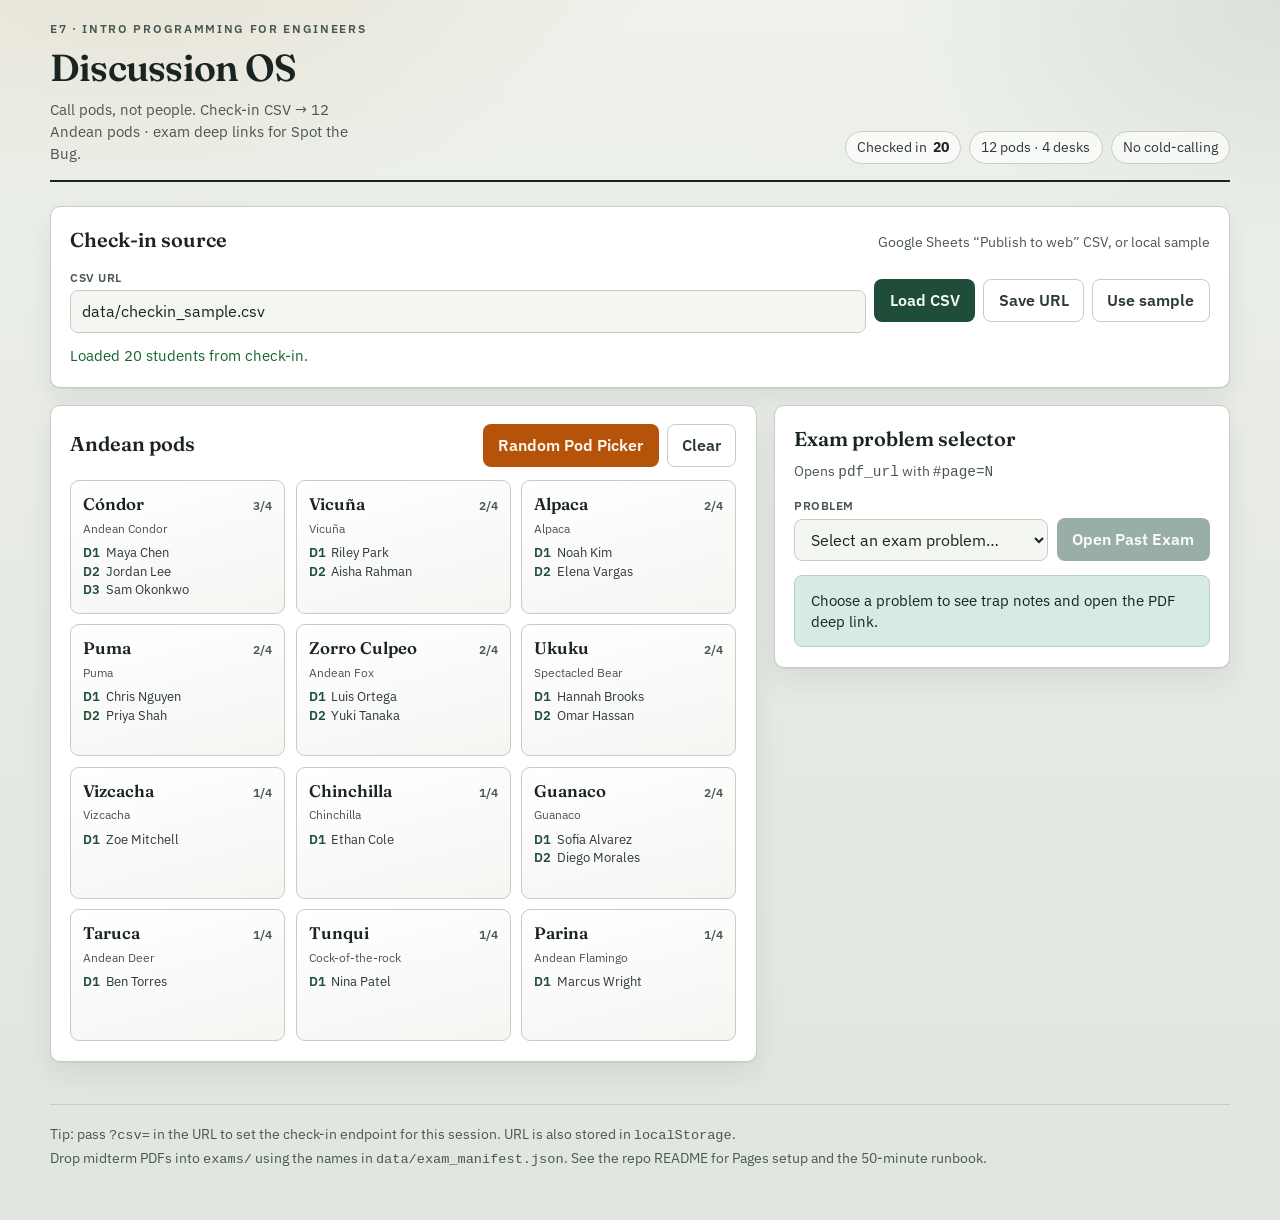
==== index.html @ 5a9bc931 "Initial E7 Discussion OS scaffold Static GitHub Pages site for E7 discussion sections: check-in, pod" ====
<!DOCTYPE html>
<html lang="en">
  <head>
    <meta charset="utf-8" />
    <meta name="viewport" content="width=device-width, initial-scale=1" />
    <title>E7 Discussion OS — GSI Dashboard</title>
    <meta
      name="description"
      content="GSI dashboard for E7 discussion: Andean pod picker, check-in CSV, and exam PDF deep links."
    />
    <link rel="preconnect" href="https://fonts.googleapis.com" />
    <link rel="preconnect" href="https://fonts.gstatic.com" crossorigin />
    <link
      href="https://fonts.googleapis.com/css2?family=Fraunces:opsz,wght@9..144,500;9..144,600;9..144,700&family=IBM+Plex+Mono:wght@400;500&family=IBM+Plex+Sans:wght@400;500;600;700&display=swap"
      rel="stylesheet"
    />
    <link rel="stylesheet" href="css/styles.css" />
  </head>
  <body>
    <div class="wrap">
      <header class="site-header">
        <div class="brand">
          <div class="brand__course">E7 · Intro Programming for Engineers</div>
          <h1 class="brand__title">Discussion OS</h1>
          <p class="brand__sub">
            Call pods, not people. Check-in CSV → 12 Andean pods · exam deep links for Spot the Bug.
          </p>
        </div>
        <div class="header-meta">
          <span class="chip">Checked in <strong id="checkin-count">0</strong></span>
          <span class="chip">12 pods · 4 desks</span>
          <span class="chip">No cold-calling</span>
        </div>
      </header>

      <section class="panel" aria-labelledby="checkin-title">
        <div class="panel__head">
          <h2 class="panel__title" id="checkin-title">Check-in source</h2>
          <p class="panel__hint">Google Sheets “Publish to web” CSV, or local sample</p>
        </div>
        <div class="toolbar">
          <div class="field">
            <label for="csv-url">CSV URL</label>
            <input
              id="csv-url"
              type="url"
              placeholder="https://docs.google.com/spreadsheets/d/…/export?format=csv"
              autocomplete="off"
              spellcheck="false"
            />
          </div>
          <div class="actions-inline">
            <button type="button" class="btn btn--primary" id="btn-load-csv">Load CSV</button>
            <button type="button" class="btn btn--ghost" id="btn-save-url">Save URL</button>
            <button type="button" class="btn btn--ghost" id="btn-load-sample">Use sample</button>
          </div>
        </div>
        <p class="status" id="checkin-status" data-kind="busy">Ready.</p>
      </section>

      <div class="layout">
        <section class="panel" aria-labelledby="pods-title">
          <div class="panel__head">
            <h2 class="panel__title" id="pods-title">Andean pods</h2>
            <div class="actions-inline">
              <button type="button" class="btn btn--accent" id="btn-pick-pod">Random Pod Picker</button>
              <button type="button" class="btn btn--ghost" id="btn-clear-pick">Clear</button>
            </div>
          </div>
          <div class="pod-grid" id="pod-grid" aria-live="polite"></div>
        </section>

        <aside>
          <div class="picked" id="picked-panel" hidden>
            <p class="picked__label">Calling</p>
            <h2 class="picked__name" id="picked-name">Pod</h2>
            <p class="picked__english" id="picked-english"></p>
            <ul class="picked__members" id="picked-members"></ul>
          </div>

          <section class="panel" aria-labelledby="exam-title">
            <div class="panel__head">
              <h2 class="panel__title" id="exam-title">Exam problem selector</h2>
              <p class="panel__hint">Opens <code>pdf_url</code> with <code>#page=N</code></p>
            </div>
            <div class="exam-row">
              <div class="field">
                <label for="exam-select">Problem</label>
                <select id="exam-select">
                  <option value="">Loading manifest…</option>
                </select>
              </div>
              <button type="button" class="btn btn--primary" id="btn-open-exam" disabled>
                Open Past Exam
              </button>
            </div>
            <div class="exam-meta" id="exam-meta">
              Choose a problem to see trap notes and open the PDF deep link.
            </div>
          </section>
        </aside>
      </div>

      <footer class="site-footer">
        <p>
          Tip: pass <code>?csv=</code> in the URL to set the check-in endpoint for this session.
          URL is also stored in <code>localStorage</code>.
        </p>
        <p>
          Drop midterm PDFs into <code>exams/</code> using the names in
          <code>data/exam_manifest.json</code>. See the repo README for Pages setup and the 50-minute runbook.
        </p>
      </footer>
    </div>

    <script src="js/pod_data.js"></script>
    <script src="js/app.js"></script>
  </body>
</html>
---- css/styles.css ----
/* E7 Discussion OS — practical GSI classroom dashboard
   Direction: highland slate + copper accent (not purple-on-white) */

:root {
  --ink: #1a2421;
  --ink-soft: #2c3a35;
  --stone: #4a5750;
  --mist: #e8ebe6;
  --paper: #f4f6f2;
  --panel: #ffffff;
  --line: #c5cdc4;
  --copper: #b45309;
  --copper-deep: #92400e;
  --copper-soft: #fef3c7;
  --pine: #1f4d3a;
  --pine-soft: #d8ebe2;
  --alert: #9f1239;
  --ok: #166534;
  --shadow: 0 1px 0 rgba(26, 36, 33, 0.06), 0 12px 28px rgba(26, 36, 33, 0.08);
  --radius: 10px;
  --font-display: "Fraunces", "Iowan Old Style", Georgia, serif;
  --font-body: "IBM Plex Sans", "Segoe UI", sans-serif;
  --font-mono: "IBM Plex Mono", ui-monospace, monospace;
}

*,
*::before,
*::after {
  box-sizing: border-box;
}

html {
  color-scheme: light;
}

body {
  margin: 0;
  min-height: 100vh;
  font-family: var(--font-body);
  color: var(--ink);
  background:
    radial-gradient(ellipse 80% 50% at 10% -10%, rgba(180, 83, 9, 0.12), transparent 55%),
    radial-gradient(ellipse 60% 40% at 100% 0%, rgba(31, 77, 58, 0.1), transparent 50%),
    linear-gradient(180deg, #eef2eb 0%, var(--mist) 40%, #dfe6df 100%);
  line-height: 1.45;
}

img {
  max-width: 100%;
}

button,
input,
select {
  font: inherit;
}

a {
  color: var(--pine);
}

.wrap {
  width: min(1180px, calc(100% - 2rem));
  margin: 0 auto;
  padding: 1.25rem 0 3rem;
}

/* —— Header —— */
.site-header {
  display: flex;
  flex-wrap: wrap;
  align-items: flex-end;
  justify-content: space-between;
  gap: 1rem;
  margin-bottom: 1.5rem;
  padding-bottom: 1rem;
  border-bottom: 2px solid var(--ink);
}

.brand {
  display: grid;
  gap: 0.2rem;
}

.brand__course {
  font-size: 0.75rem;
  letter-spacing: 0.14em;
  text-transform: uppercase;
  color: var(--stone);
  font-weight: 600;
}

.brand__title {
  margin: 0;
  font-family: var(--font-display);
  font-weight: 600;
  font-size: clamp(1.75rem, 3vw, 2.35rem);
  letter-spacing: -0.02em;
  color: var(--ink);
}

.brand__sub {
  margin: 0;
  color: var(--stone);
  max-width: 36ch;
  font-size: 0.95rem;
}

.header-meta {
  display: flex;
  flex-wrap: wrap;
  gap: 0.5rem;
}

.chip {
  display: inline-flex;
  align-items: center;
  gap: 0.35rem;
  padding: 0.35rem 0.7rem;
  border: 1px solid var(--line);
  border-radius: 999px;
  background: rgba(255, 255, 255, 0.7);
  font-size: 0.85rem;
  color: var(--ink-soft);
}

.chip strong {
  font-variant-numeric: tabular-nums;
  color: var(--ink);
}

/* —— Panels —— */
.panel {
  background: var(--panel);
  border: 1px solid var(--line);
  border-radius: var(--radius);
  box-shadow: var(--shadow);
  padding: 1.1rem 1.2rem 1.25rem;
  margin-bottom: 1.1rem;
}

.panel__head {
  display: flex;
  flex-wrap: wrap;
  align-items: baseline;
  justify-content: space-between;
  gap: 0.5rem 1rem;
  margin-bottom: 0.85rem;
}

.panel__title {
  margin: 0;
  font-family: var(--font-display);
  font-size: 1.25rem;
  font-weight: 600;
}

.panel__hint {
  margin: 0;
  color: var(--stone);
  font-size: 0.9rem;
}

.toolbar {
  display: flex;
  flex-wrap: wrap;
  gap: 0.55rem;
  align-items: center;
}

.field {
  display: grid;
  gap: 0.3rem;
  flex: 1 1 280px;
}

.field label {
  font-size: 0.78rem;
  font-weight: 600;
  letter-spacing: 0.04em;
  text-transform: uppercase;
  color: var(--stone);
}

.field input,
.field select {
  width: 100%;
  padding: 0.55rem 0.7rem;
  border: 1px solid var(--line);
  border-radius: 8px;
  background: var(--paper);
  color: var(--ink);
}

.field input:focus,
.field select:focus {
  outline: 2px solid rgba(180, 83, 9, 0.45);
  outline-offset: 1px;
  border-color: var(--copper);
}

.btn {
  appearance: none;
  border: 1px solid transparent;
  border-radius: 8px;
  padding: 0.55rem 0.9rem;
  font-weight: 600;
  cursor: pointer;
  transition: transform 0.12s ease, background 0.15s ease, border-color 0.15s ease;
}

.btn:active:not(:disabled) {
  transform: translateY(1px);
}

.btn:disabled {
  opacity: 0.45;
  cursor: not-allowed;
}

.btn--primary {
  background: var(--pine);
  color: #f5faf7;
}

.btn--primary:hover:not(:disabled) {
  background: #163d2e;
}

.btn--accent {
  background: var(--copper);
  color: #fff8ef;
}

.btn--accent:hover:not(:disabled) {
  background: var(--copper-deep);
}

.btn--ghost {
  background: transparent;
  border-color: var(--line);
  color: var(--ink-soft);
}

.btn--ghost:hover:not(:disabled) {
  background: var(--paper);
  border-color: var(--stone);
}

.status {
  margin: 0.75rem 0 0;
  font-size: 0.92rem;
  color: var(--stone);
}

.status[data-kind="ok"] {
  color: var(--ok);
}

.status[data-kind="err"] {
  color: var(--alert);
}

.status[data-kind="warn"] {
  color: var(--copper-deep);
}

.status[data-kind="busy"] {
  color: var(--ink-soft);
}

/* —— Layout —— */
.layout {
  display: grid;
  grid-template-columns: 1.55fr 1fr;
  gap: 1.1rem;
  align-items: start;
}

@media (max-width: 900px) {
  .layout {
    grid-template-columns: 1fr;
  }
}

/* —— Pod grid —— */
.pod-grid {
  display: grid;
  grid-template-columns: repeat(3, minmax(0, 1fr));
  gap: 0.65rem;
}

@media (max-width: 720px) {
  .pod-grid {
    grid-template-columns: repeat(2, minmax(0, 1fr));
  }
}

@media (max-width: 420px) {
  .pod-grid {
    grid-template-columns: 1fr;
  }
}

.pod-card {
  border: 1px solid var(--line);
  border-radius: 9px;
  padding: 0.7rem 0.75rem 0.8rem;
  background: linear-gradient(165deg, #fff 0%, var(--paper) 100%);
  cursor: pointer;
  transition: border-color 0.15s ease, box-shadow 0.15s ease, transform 0.15s ease;
  min-height: 132px;
}

.pod-card:hover {
  border-color: #9aa89f;
}

.pod-card:focus-visible {
  outline: 2px solid var(--copper);
  outline-offset: 2px;
}

.pod-card.is-pulse {
  border-color: var(--copper);
  box-shadow: 0 0 0 3px rgba(180, 83, 9, 0.2);
  transform: scale(1.02);
}

.pod-card.is-selected {
  border-color: var(--copper);
  background: linear-gradient(165deg, var(--copper-soft) 0%, #fff 70%);
  box-shadow: 0 0 0 2px rgba(180, 83, 9, 0.35);
  animation: select-pop 0.35s ease;
}

@keyframes select-pop {
  from {
    transform: scale(0.98);
  }
  to {
    transform: scale(1);
  }
}

.pod-card__head {
  display: flex;
  justify-content: space-between;
  align-items: baseline;
  gap: 0.4rem;
}

.pod-card__name {
  margin: 0;
  font-family: var(--font-display);
  font-size: 1.05rem;
  font-weight: 600;
}

.pod-card__count {
  font-size: 0.78rem;
  font-variant-numeric: tabular-nums;
  color: var(--stone);
  font-weight: 600;
}

.pod-card__english {
  margin: 0.15rem 0 0.45rem;
  font-size: 0.78rem;
  color: var(--stone);
}

.pod-card__members {
  margin: 0;
  padding: 0;
  list-style: none;
  font-size: 0.8rem;
  color: var(--ink-soft);
}

.pod-card__members li {
  display: flex;
  gap: 0.35rem;
  white-space: nowrap;
  overflow: hidden;
  text-overflow: ellipsis;
}

.pod-card__members .desk {
  color: var(--pine);
  font-weight: 600;
  font-variant-numeric: tabular-nums;
}

.pod-card__members .empty {
  color: #8a948c;
  font-style: italic;
}

/* —— Picked panel —— */
.picked {
  border: 1px solid #e8c48a;
  background: linear-gradient(180deg, #fffbeb 0%, #fff 55%);
  border-radius: var(--radius);
  padding: 1rem 1.1rem;
  margin-bottom: 1rem;
  animation: fade-up 0.28s ease;
}

.picked[hidden] {
  display: none;
}

@keyframes fade-up {
  from {
    opacity: 0;
    transform: translateY(6px);
  }
  to {
    opacity: 1;
    transform: translateY(0);
  }
}

.picked__label {
  margin: 0;
  font-size: 0.72rem;
  letter-spacing: 0.12em;
  text-transform: uppercase;
  color: var(--copper-deep);
  font-weight: 700;
}

.picked__name {
  margin: 0.2rem 0 0;
  font-family: var(--font-display);
  font-size: 1.7rem;
  font-weight: 600;
}

.picked__english {
  margin: 0.1rem 0 0.75rem;
  color: var(--stone);
}

.picked__members {
  margin: 0;
  padding: 0;
  list-style: none;
  display: grid;
  gap: 0.4rem;
}

.picked__members li {
  display: grid;
  grid-template-columns: 4.5rem 1fr auto;
  gap: 0.5rem;
  align-items: baseline;
  padding: 0.4rem 0.55rem;
  background: rgba(255, 255, 255, 0.75);
  border: 1px solid #f0e0c0;
  border-radius: 7px;
  font-size: 0.92rem;
}

.picked__members .desk {
  font-weight: 700;
  color: var(--pine);
  font-size: 0.8rem;
}

.picked__members .member-id {
  color: var(--stone);
  font-family: var(--font-mono);
  font-size: 0.78rem;
}

.picked__members .empty {
  grid-column: 1 / -1;
  color: var(--stone);
  font-style: italic;
}

/* —— Exam —— */
.exam-row {
  display: flex;
  flex-wrap: wrap;
  gap: 0.55rem;
  align-items: end;
}

.exam-row .field {
  flex: 1 1 220px;
}

.exam-meta {
  margin-top: 0.9rem;
  padding: 0.85rem 0.95rem;
  background: var(--pine-soft);
  border-radius: 8px;
  border: 1px solid #b7d0c3;
  font-size: 0.92rem;
}

.exam-meta__row {
  margin-bottom: 0.4rem;
}

.exam-meta__tags {
  display: flex;
  flex-wrap: wrap;
  gap: 0.35rem;
  margin-bottom: 0.55rem;
}

.tag {
  display: inline-block;
  padding: 0.15rem 0.45rem;
  border-radius: 999px;
  background: #fff;
  border: 1px solid #a8c4b5;
  font-size: 0.75rem;
  font-weight: 600;
  color: var(--pine);
}

.exam-meta__trap {
  margin: 0 0 0.55rem;
  color: var(--ink-soft);
}

.exam-meta__trap span {
  font-weight: 700;
  color: var(--ink);
}

.exam-meta__url {
  display: block;
  font-family: var(--font-mono);
  font-size: 0.78rem;
  word-break: break-all;
  color: var(--ink-soft);
}

.site-footer {
  margin-top: 1.5rem;
  padding-top: 1rem;
  border-top: 1px solid var(--line);
  color: var(--stone);
  font-size: 0.85rem;
}

.site-footer p {
  margin: 0.25rem 0;
}

.actions-inline {
  display: flex;
  flex-wrap: wrap;
  gap: 0.5rem;
}
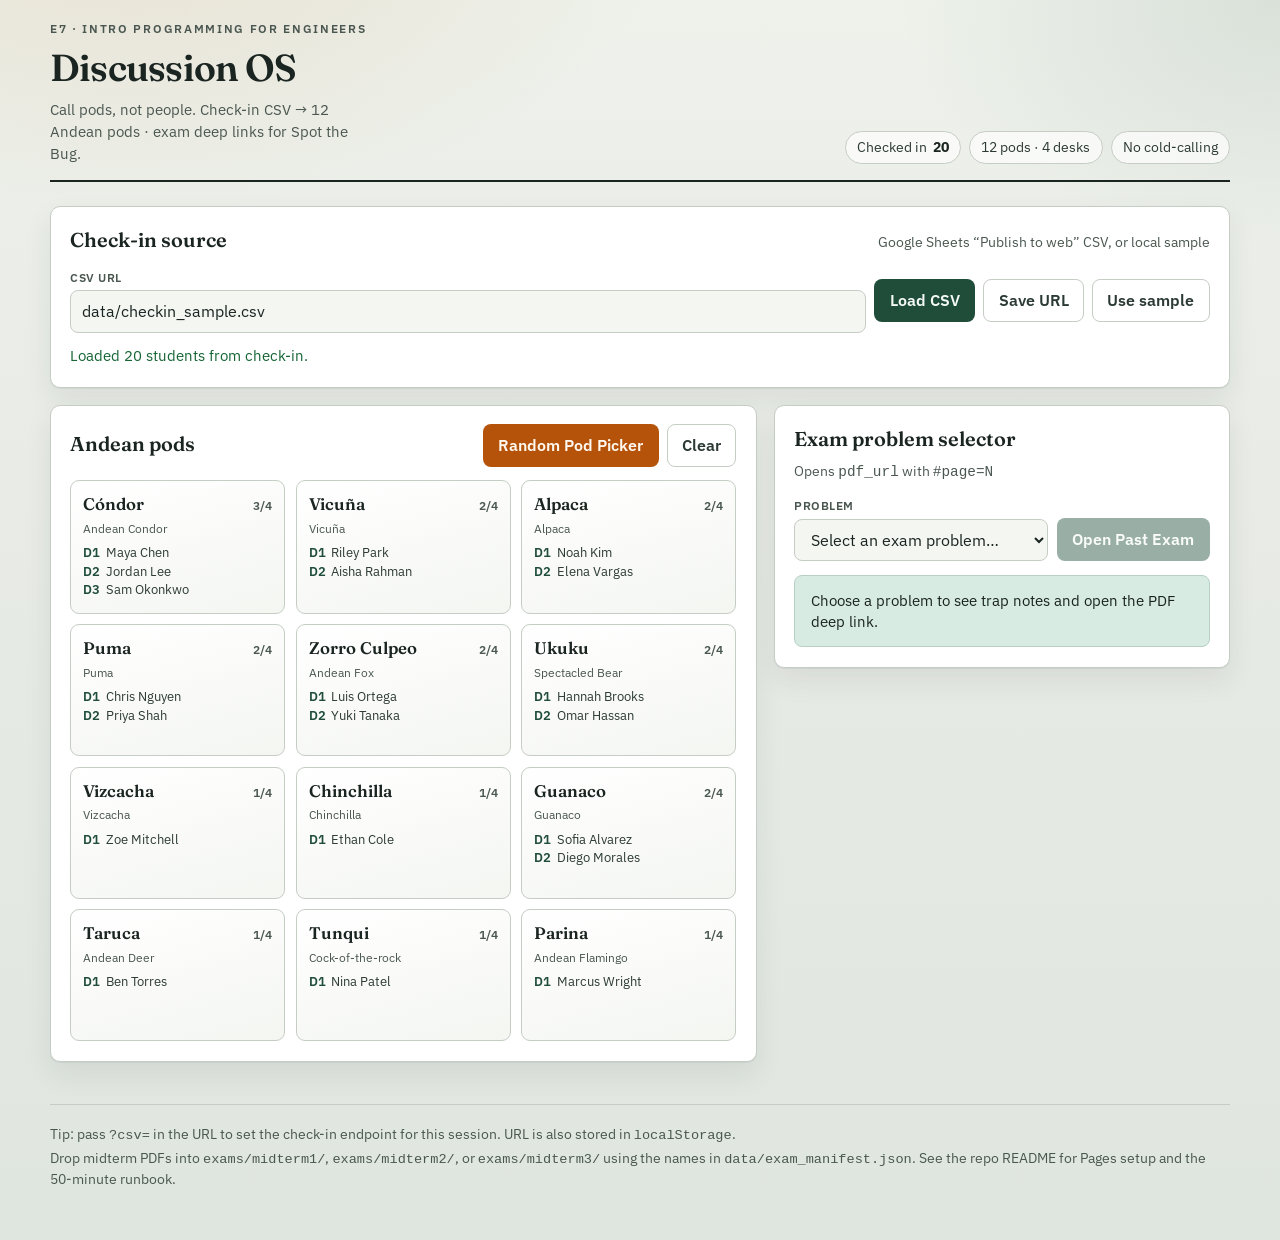
==== commit 6bdc7ef5: "Separate exams into Midterm 1/2/3 folders Restructure exams/midterm1|2|3, update manifest paths and " ====
--- a/index.html
+++ b/index.html
@@ -107,7 +107,8 @@
           URL is also stored in <code>localStorage</code>.
         </p>
         <p>
-          Drop midterm PDFs into <code>exams/</code> using the names in
+          Drop midterm PDFs into <code>exams/midterm1/</code>, <code>exams/midterm2/</code>, or
+          <code>exams/midterm3/</code> using the names in
           <code>data/exam_manifest.json</code>. See the repo README for Pages setup and the 50-minute runbook.
         </p>
       </footer>
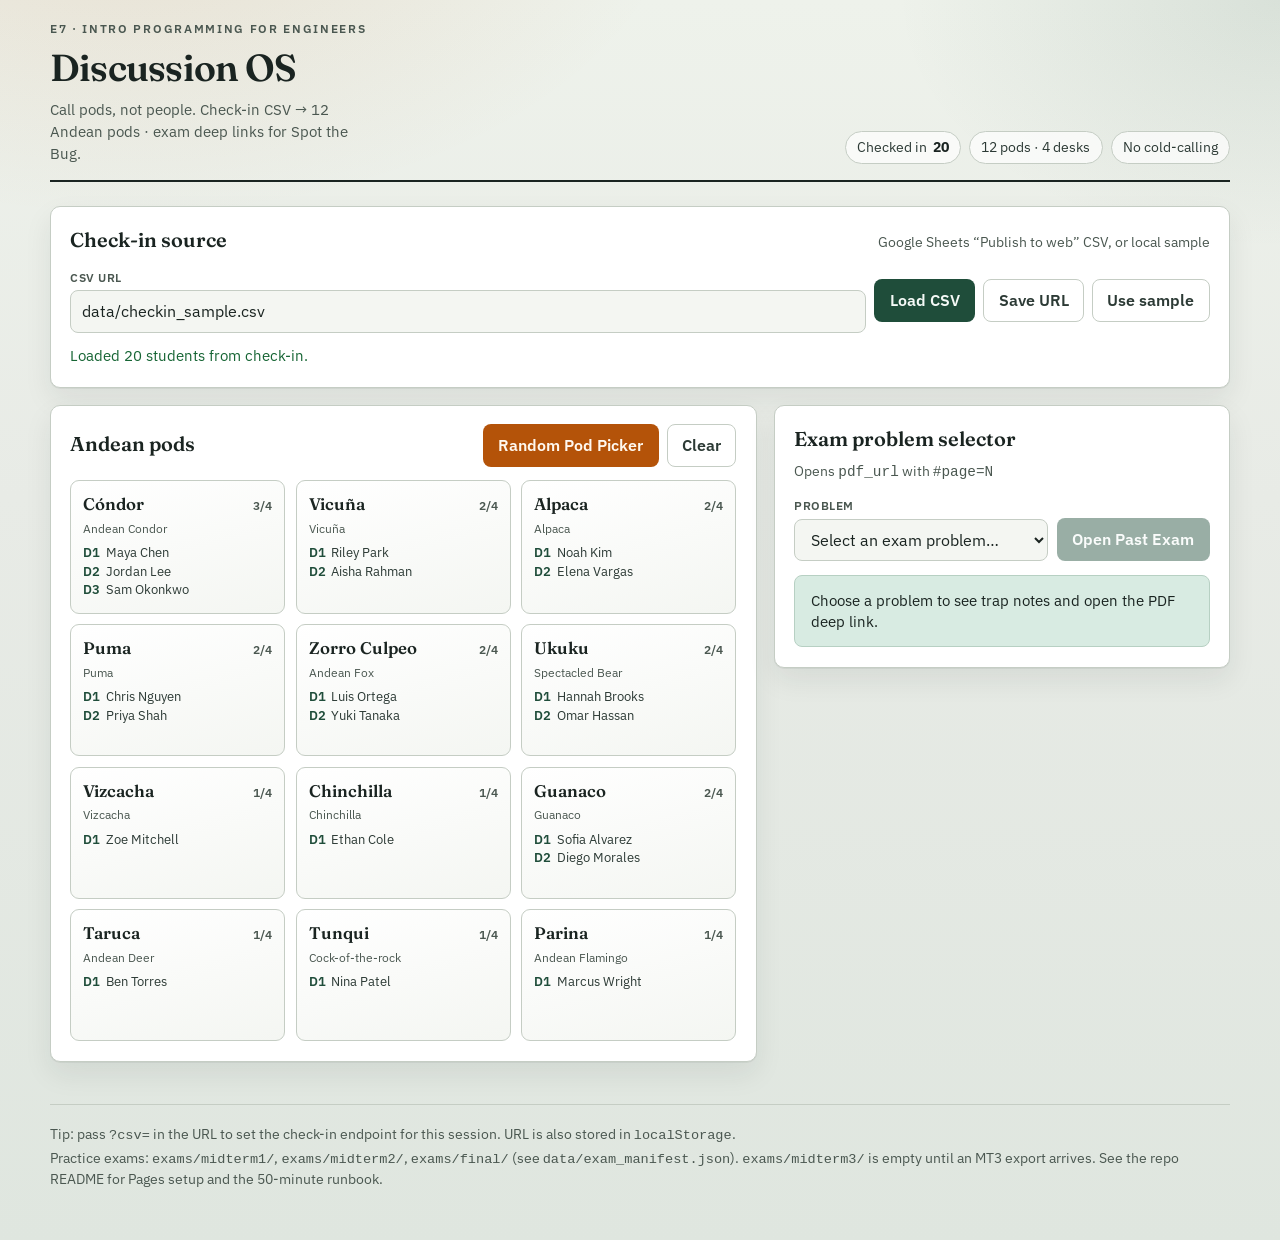
==== commit 6d95fc14: "Organize practice exams into midterm1/2 and final Unpack Resources_export.zip into exams/midterm1, m" ====
--- a/index.html
+++ b/index.html
@@ -107,9 +107,10 @@
           URL is also stored in <code>localStorage</code>.
         </p>
         <p>
-          Drop midterm PDFs into <code>exams/midterm1/</code>, <code>exams/midterm2/</code>, or
-          <code>exams/midterm3/</code> using the names in
-          <code>data/exam_manifest.json</code>. See the repo README for Pages setup and the 50-minute runbook.
+          Practice exams: <code>exams/midterm1/</code>, <code>exams/midterm2/</code>,
+          <code>exams/final/</code> (see <code>data/exam_manifest.json</code>).
+          <code>exams/midterm3/</code> is empty until an MT3 export arrives. See the repo README for Pages
+          setup and the 50-minute runbook.
         </p>
       </footer>
     </div>
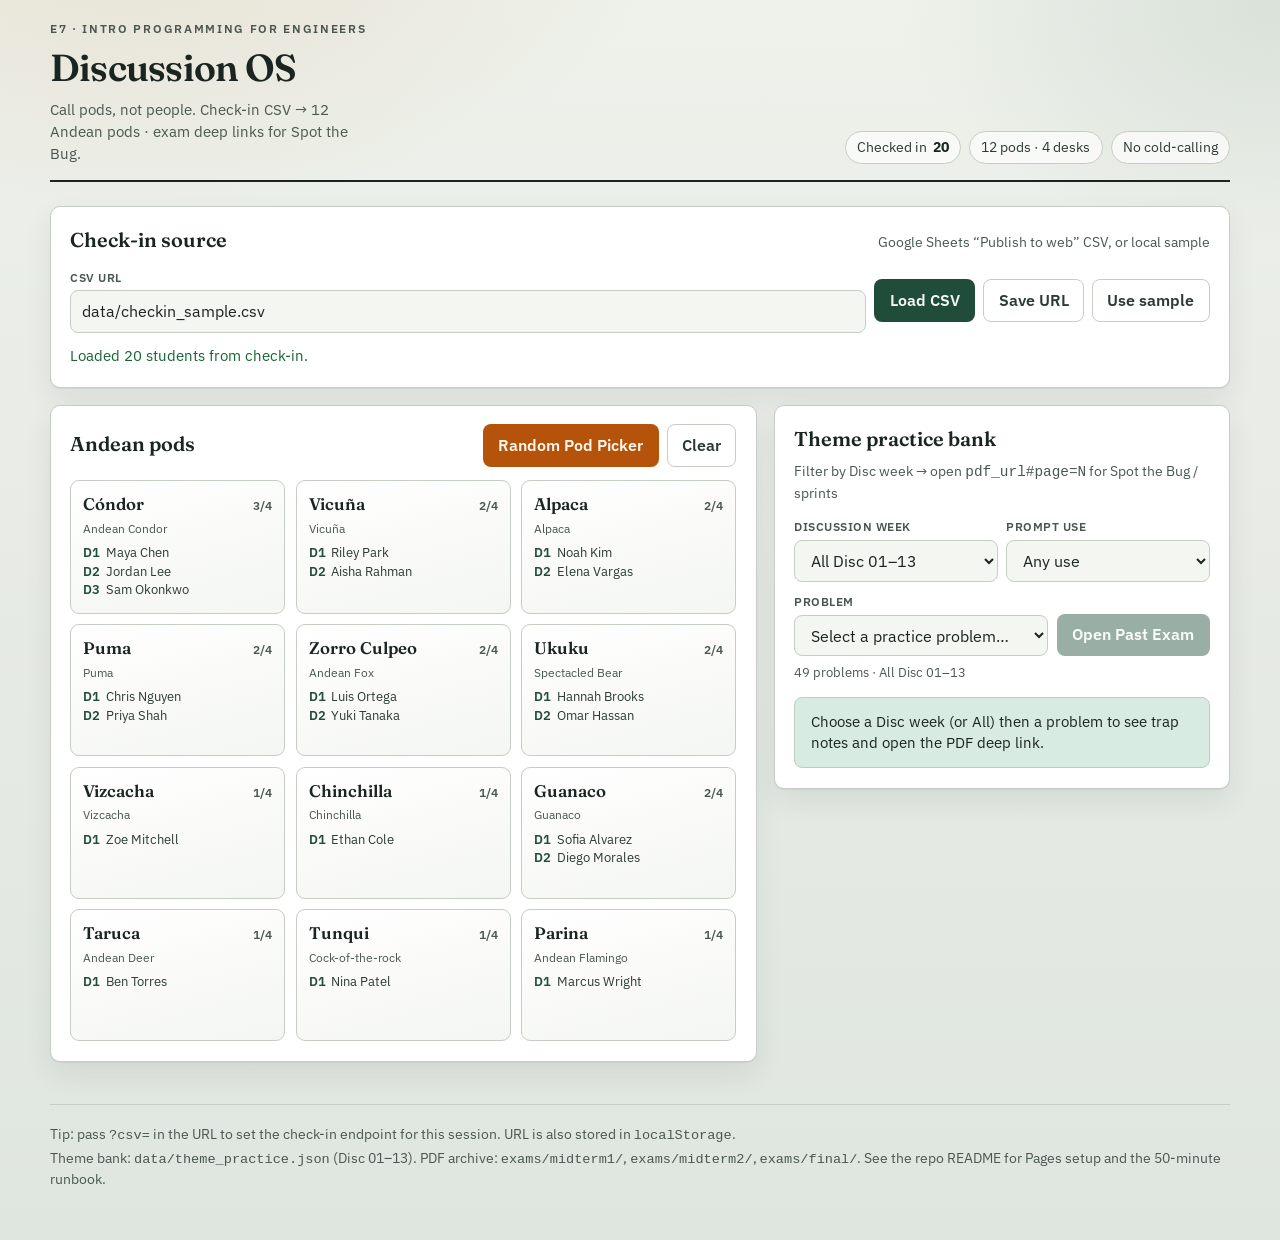
==== commit 80d96063: "Add Disc 01–13 theme practice bank and dashboard filters Map verified practice-PDF problems to weekl" ====
--- a/index.html
+++ b/index.html
@@ -80,22 +80,43 @@
 
           <section class="panel" aria-labelledby="exam-title">
             <div class="panel__head">
-              <h2 class="panel__title" id="exam-title">Exam problem selector</h2>
-              <p class="panel__hint">Opens <code>pdf_url</code> with <code>#page=N</code></p>
+              <h2 class="panel__title" id="exam-title">Theme practice bank</h2>
+              <p class="panel__hint">
+                Filter by Disc week → open <code>pdf_url#page=N</code> for Spot the Bug / sprints
+              </p>
+            </div>
+            <div class="exam-filters">
+              <div class="field">
+                <label for="disc-filter">Discussion week</label>
+                <select id="disc-filter">
+                  <option value="">All Disc 01–13</option>
+                </select>
+              </div>
+              <div class="field">
+                <label for="use-filter">Prompt use</label>
+                <select id="use-filter">
+                  <option value="">Any use</option>
+                  <option value="spot_the_bug">Spot the Bug</option>
+                  <option value="sprint">Sprint</option>
+                  <option value="exit_drill">Exit drill</option>
+                  <option value="flipped_gate">Flipped gate</option>
+                </select>
+              </div>
             </div>
             <div class="exam-row">
               <div class="field">
                 <label for="exam-select">Problem</label>
                 <select id="exam-select">
-                  <option value="">Loading manifest…</option>
+                  <option value="">Loading theme bank…</option>
                 </select>
               </div>
               <button type="button" class="btn btn--primary" id="btn-open-exam" disabled>
                 Open Past Exam
               </button>
             </div>
+            <p class="exam-count" id="exam-count" aria-live="polite"></p>
             <div class="exam-meta" id="exam-meta">
-              Choose a problem to see trap notes and open the PDF deep link.
+              Choose a Disc week (or All) then a problem to see trap notes and open the PDF deep link.
             </div>
           </section>
         </aside>
@@ -107,10 +128,9 @@
           URL is also stored in <code>localStorage</code>.
         </p>
         <p>
-          Practice exams: <code>exams/midterm1/</code>, <code>exams/midterm2/</code>,
-          <code>exams/final/</code> (see <code>data/exam_manifest.json</code>).
-          <code>exams/midterm3/</code> is empty until an MT3 export arrives. See the repo README for Pages
-          setup and the 50-minute runbook.
+          Theme bank: <code>data/theme_practice.json</code> (Disc 01–13). PDF archive:
+          <code>exams/midterm1/</code>, <code>exams/midterm2/</code>, <code>exams/final/</code>.
+          See the repo README for Pages setup and the 50-minute runbook.
         </p>
       </footer>
     </div>
--- a/css/styles.css
+++ b/css/styles.css
@@ -481,7 +481,18 @@
   font-style: italic;
 }
 
-/* —— Exam —— */
+/* —— Exam / theme bank —— */
+.exam-filters {
+  display: flex;
+  flex-wrap: wrap;
+  gap: 0.55rem;
+  margin-bottom: 0.65rem;
+}
+
+.exam-filters .field {
+  flex: 1 1 140px;
+}
+
 .exam-row {
   display: flex;
   flex-wrap: wrap;
@@ -491,6 +502,13 @@
 
 .exam-row .field {
   flex: 1 1 220px;
+}
+
+.exam-count {
+  margin: 0.45rem 0 0;
+  font-size: 0.8rem;
+  color: var(--stone);
+  font-variant-numeric: tabular-nums;
 }
 
 .exam-meta {
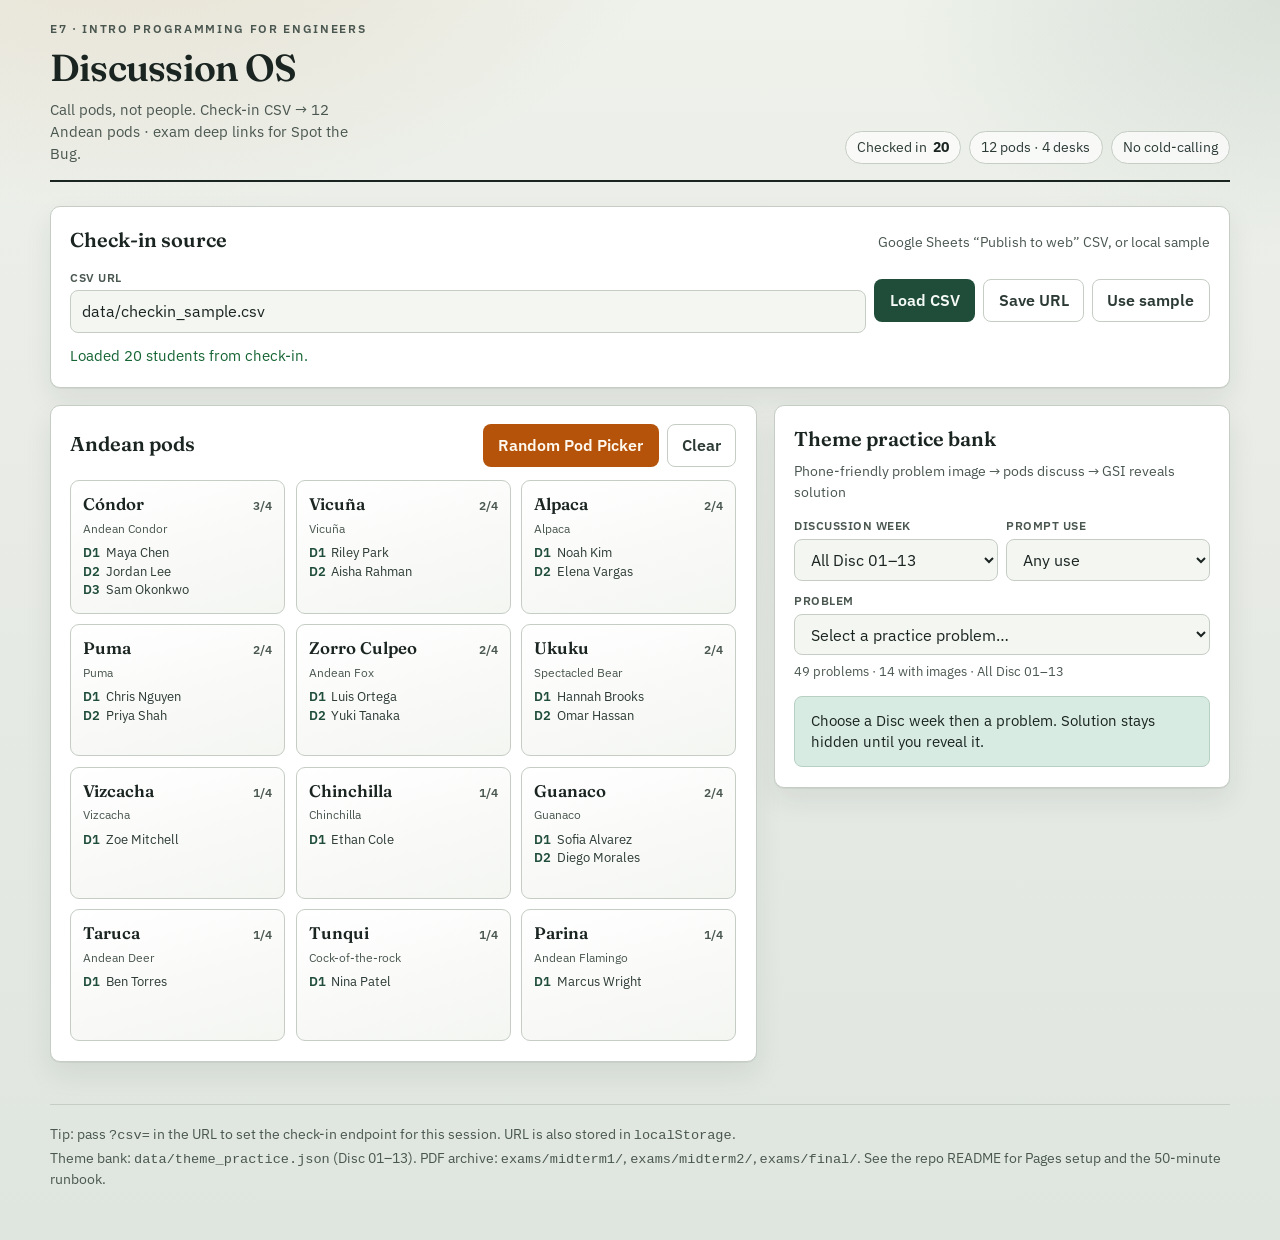
==== commit 491ea41c: "Add inline problem screenshots with GSI solution reveal Render Spot-the-Bug and Disc 05 practice pag" ====
--- a/index.html
+++ b/index.html
@@ -82,7 +82,7 @@
             <div class="panel__head">
               <h2 class="panel__title" id="exam-title">Theme practice bank</h2>
               <p class="panel__hint">
-                Filter by Disc week → open <code>pdf_url#page=N</code> for Spot the Bug / sprints
+                Phone-friendly problem image → pods discuss → GSI reveals solution
               </p>
             </div>
             <div class="exam-filters">
@@ -110,14 +110,33 @@
                   <option value="">Loading theme bank…</option>
                 </select>
               </div>
-              <button type="button" class="btn btn--primary" id="btn-open-exam" disabled>
-                Open Past Exam
-              </button>
             </div>
             <p class="exam-count" id="exam-count" aria-live="polite"></p>
             <div class="exam-meta" id="exam-meta">
-              Choose a Disc week (or All) then a problem to see trap notes and open the PDF deep link.
+              Choose a Disc week then a problem. Solution stays hidden until you reveal it.
             </div>
+
+            <figure class="problem-figure" id="problem-figure" hidden>
+              <figcaption class="problem-figure__cap">Problem</figcaption>
+              <img id="problem-image" alt="Exam problem screenshot" decoding="async" />
+            </figure>
+
+            <div class="sol-controls" id="sol-controls" hidden>
+              <button type="button" class="btn btn--primary" id="btn-reveal-sol">
+                Reveal solution
+              </button>
+              <button type="button" class="btn btn--ghost" id="btn-hide-sol" hidden>
+                Hide solution
+              </button>
+              <button type="button" class="btn btn--ghost" id="btn-open-exam" disabled>
+                Open source PDF
+              </button>
+            </div>
+
+            <figure class="solution-figure" id="solution-figure" hidden>
+              <figcaption class="solution-figure__cap">Solution (GSI reveal)</figcaption>
+              <img id="solution-image" alt="Exam solution screenshot" decoding="async" />
+            </figure>
           </section>
         </aside>
       </div>
--- a/css/styles.css
+++ b/css/styles.css
@@ -511,6 +511,62 @@
   font-variant-numeric: tabular-nums;
 }
 
+.problem-figure,
+.solution-figure {
+  margin: 0.85rem 0 0;
+  padding: 0;
+  border: 1px solid var(--line);
+  border-radius: 8px;
+  background: #fff;
+  overflow: hidden;
+}
+
+.problem-figure[hidden],
+.solution-figure[hidden],
+.sol-controls[hidden] {
+  display: none;
+}
+
+.problem-figure__cap,
+.solution-figure__cap {
+  margin: 0;
+  padding: 0.45rem 0.7rem;
+  font-size: 0.72rem;
+  letter-spacing: 0.08em;
+  text-transform: uppercase;
+  font-weight: 700;
+  color: var(--stone);
+  background: var(--paper);
+  border-bottom: 1px solid var(--line);
+}
+
+.solution-figure__cap {
+  color: var(--copper-deep);
+  background: var(--copper-soft);
+  border-bottom-color: #e8c48a;
+}
+
+.problem-figure img,
+.solution-figure img {
+  display: block;
+  width: 100%;
+  height: auto;
+  max-width: 100%;
+  vertical-align: middle;
+}
+
+.sol-controls {
+  display: flex;
+  flex-wrap: wrap;
+  gap: 0.5rem;
+  margin-top: 0.75rem;
+}
+
+.solution-figure {
+  border-color: #e8c48a;
+  box-shadow: 0 0 0 2px rgba(180, 83, 9, 0.12);
+}
+
 .exam-meta {
   margin-top: 0.9rem;
   padding: 0.85rem 0.95rem;
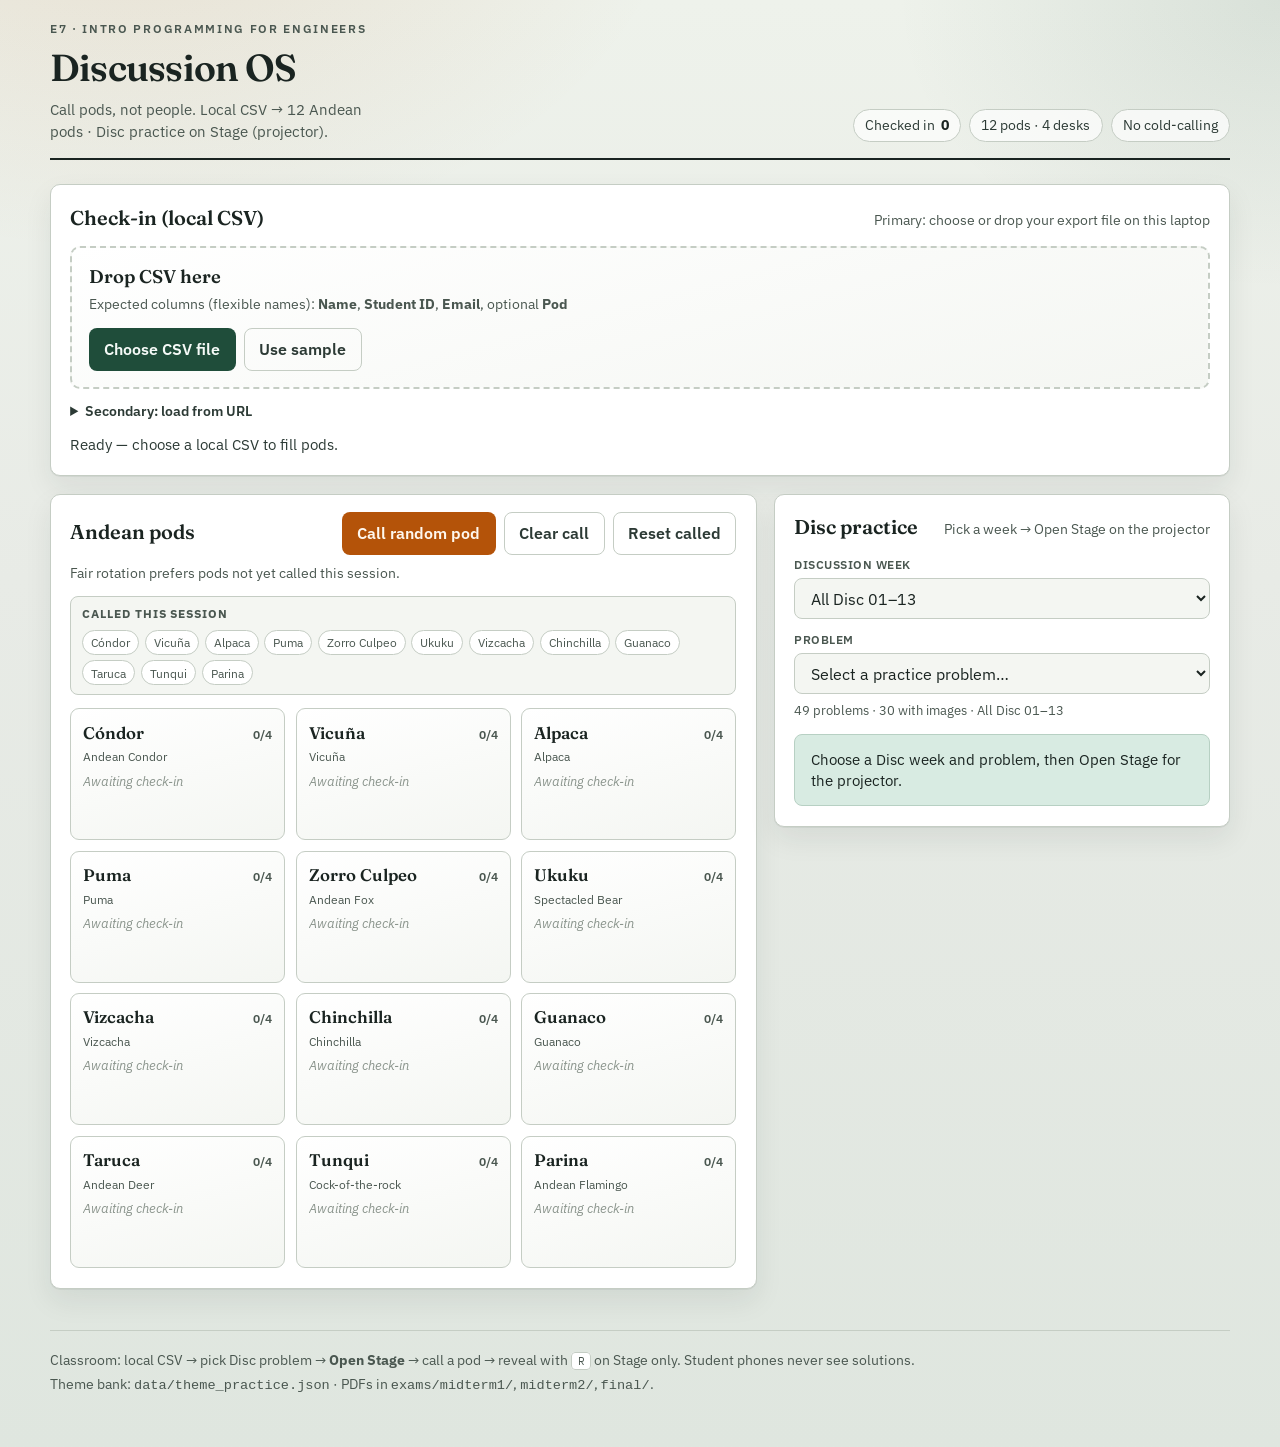
==== commit 1178e9f2: "Add classroom Stage, local CSV, and fair pod rotation Projector Stage with QR + GSI-only solution re" ====
--- a/index.html
+++ b/index.html
@@ -6,7 +6,7 @@
     <title>E7 Discussion OS — GSI Dashboard</title>
     <meta
       name="description"
-      content="GSI dashboard for E7 discussion: Andean pod picker, check-in CSV, and exam PDF deep links."
+      content="GSI dashboard for E7 discussion: local CSV check-in, Andean pod picker, Disc practice Stage."
     />
     <link rel="preconnect" href="https://fonts.googleapis.com" />
     <link rel="preconnect" href="https://fonts.gstatic.com" crossorigin />
@@ -23,7 +23,7 @@
           <div class="brand__course">E7 · Intro Programming for Engineers</div>
           <h1 class="brand__title">Discussion OS</h1>
           <p class="brand__sub">
-            Call pods, not people. Check-in CSV → 12 Andean pods · exam deep links for Spot the Bug.
+            Call pods, not people. Local CSV → 12 Andean pods · Disc practice on Stage (projector).
           </p>
         </div>
         <div class="header-meta">
@@ -35,27 +35,50 @@
 
       <section class="panel" aria-labelledby="checkin-title">
         <div class="panel__head">
-          <h2 class="panel__title" id="checkin-title">Check-in source</h2>
-          <p class="panel__hint">Google Sheets “Publish to web” CSV, or local sample</p>
+          <h2 class="panel__title" id="checkin-title">Check-in (local CSV)</h2>
+          <p class="panel__hint">Primary: choose or drop your export file on this laptop</p>
         </div>
-        <div class="toolbar">
-          <div class="field">
-            <label for="csv-url">CSV URL</label>
-            <input
-              id="csv-url"
-              type="url"
-              placeholder="https://docs.google.com/spreadsheets/d/…/export?format=csv"
-              autocomplete="off"
-              spellcheck="false"
-            />
-          </div>
+        <div
+          class="csv-drop"
+          id="csv-drop"
+          tabindex="0"
+          role="button"
+          aria-label="Drop CSV file here or click Choose CSV"
+        >
+          <p class="csv-drop__title">Drop CSV here</p>
+          <p class="csv-drop__hint">
+            Expected columns (flexible names): <strong>Name</strong>, <strong>Student ID</strong>,
+            <strong>Email</strong>, optional <strong>Pod</strong>
+          </p>
           <div class="actions-inline">
-            <button type="button" class="btn btn--primary" id="btn-load-csv">Load CSV</button>
-            <button type="button" class="btn btn--ghost" id="btn-save-url">Save URL</button>
+            <label class="btn btn--primary csv-file-label">
+              Choose CSV file
+              <input id="csv-file" type="file" accept=".csv,text/csv" hidden />
+            </label>
             <button type="button" class="btn btn--ghost" id="btn-load-sample">Use sample</button>
           </div>
+          <p class="csv-drop__file" id="csv-file-name" hidden></p>
         </div>
-        <p class="status" id="checkin-status" data-kind="busy">Ready.</p>
+        <details class="csv-secondary">
+          <summary>Secondary: load from URL</summary>
+          <div class="toolbar">
+            <div class="field">
+              <label for="csv-url">CSV URL</label>
+              <input
+                id="csv-url"
+                type="url"
+                placeholder="https://docs.google.com/spreadsheets/d/…/export?format=csv"
+                autocomplete="off"
+                spellcheck="false"
+              />
+            </div>
+            <div class="actions-inline">
+              <button type="button" class="btn btn--ghost" id="btn-load-csv">Load URL</button>
+              <button type="button" class="btn btn--ghost" id="btn-save-url">Save URL</button>
+            </div>
+          </div>
+        </details>
+        <p class="status" id="checkin-status" data-kind="busy">Ready — choose a local CSV to fill pods.</p>
       </section>
 
       <div class="layout">
@@ -63,9 +86,17 @@
           <div class="panel__head">
             <h2 class="panel__title" id="pods-title">Andean pods</h2>
             <div class="actions-inline">
-              <button type="button" class="btn btn--accent" id="btn-pick-pod">Random Pod Picker</button>
-              <button type="button" class="btn btn--ghost" id="btn-clear-pick">Clear</button>
+              <button type="button" class="btn btn--accent" id="btn-pick-pod">Call random pod</button>
+              <button type="button" class="btn btn--ghost" id="btn-clear-pick">Clear call</button>
+              <button type="button" class="btn btn--ghost" id="btn-reset-called">Reset called</button>
             </div>
+          </div>
+          <p class="panel__hint panel__hint--inline">
+            Fair rotation prefers pods not yet called this session.
+          </p>
+          <div class="called-bar" id="called-bar" aria-live="polite">
+            <span class="called-bar__label">Called this session</span>
+            <ul class="called-list" id="called-list"></ul>
           </div>
           <div class="pod-grid" id="pod-grid" aria-live="polite"></div>
         </section>
@@ -80,26 +111,14 @@
 
           <section class="panel" aria-labelledby="exam-title">
             <div class="panel__head">
-              <h2 class="panel__title" id="exam-title">Theme practice bank</h2>
-              <p class="panel__hint">
-                Phone-friendly problem image → pods discuss → GSI reveals solution
-              </p>
+              <h2 class="panel__title" id="exam-title">Disc practice</h2>
+              <p class="panel__hint">Pick a week → Open Stage on the projector</p>
             </div>
             <div class="exam-filters">
               <div class="field">
                 <label for="disc-filter">Discussion week</label>
                 <select id="disc-filter">
                   <option value="">All Disc 01–13</option>
-                </select>
-              </div>
-              <div class="field">
-                <label for="use-filter">Prompt use</label>
-                <select id="use-filter">
-                  <option value="">Any use</option>
-                  <option value="spot_the_bug">Spot the Bug</option>
-                  <option value="sprint">Sprint</option>
-                  <option value="exit_drill">Exit drill</option>
-                  <option value="flipped_gate">Flipped gate</option>
                 </select>
               </div>
             </div>
@@ -113,43 +132,40 @@
             </div>
             <p class="exam-count" id="exam-count" aria-live="polite"></p>
             <div class="exam-meta" id="exam-meta">
-              Choose a Disc week then a problem. Solution stays hidden until you reveal it.
+              Choose a Disc week and problem, then Open Stage for the projector.
             </div>
 
-            <figure class="problem-figure" id="problem-figure" hidden>
-              <figcaption class="problem-figure__cap">Problem</figcaption>
-              <img id="problem-image" alt="Exam problem screenshot" decoding="async" />
-            </figure>
-
             <div class="sol-controls" id="sol-controls" hidden>
-              <button type="button" class="btn btn--primary" id="btn-reveal-sol">
-                Reveal solution
+              <button type="button" class="btn btn--primary" id="btn-open-stage" disabled>
+                Open Stage
               </button>
-              <button type="button" class="btn btn--ghost" id="btn-hide-sol" hidden>
-                Hide solution
+              <button type="button" class="btn btn--ghost" id="btn-add-queue" disabled>
+                Add to queue
               </button>
               <button type="button" class="btn btn--ghost" id="btn-open-exam" disabled>
-                Open source PDF
+                Source PDF
               </button>
             </div>
 
-            <figure class="solution-figure" id="solution-figure" hidden>
-              <figcaption class="solution-figure__cap">Solution (GSI reveal)</figcaption>
-              <img id="solution-image" alt="Exam solution screenshot" decoding="async" />
-            </figure>
+            <div class="queue-panel" id="queue-panel" hidden>
+              <div class="queue-panel__head">
+                <span>Session queue</span>
+                <button type="button" class="btn btn--ghost btn--tiny" id="btn-clear-queue">Clear</button>
+              </div>
+              <ol class="queue-list" id="queue-list"></ol>
+            </div>
           </section>
         </aside>
       </div>
 
       <footer class="site-footer">
         <p>
-          Tip: pass <code>?csv=</code> in the URL to set the check-in endpoint for this session.
-          URL is also stored in <code>localStorage</code>.
+          Classroom: local CSV → pick Disc problem → <strong>Open Stage</strong> → call a pod →
+          reveal with <kbd>R</kbd> on Stage only. Student phones never see solutions.
         </p>
         <p>
-          Theme bank: <code>data/theme_practice.json</code> (Disc 01–13). PDF archive:
-          <code>exams/midterm1/</code>, <code>exams/midterm2/</code>, <code>exams/final/</code>.
-          See the repo README for Pages setup and the 50-minute runbook.
+          Theme bank: <code>data/theme_practice.json</code> · PDFs in
+          <code>exams/midterm1/</code>, <code>midterm2/</code>, <code>final/</code>.
         </p>
       </footer>
     </div>
--- a/css/styles.css
+++ b/css/styles.css
@@ -633,3 +633,180 @@
   flex-wrap: wrap;
   gap: 0.5rem;
 }
+
+/* —— Local CSV drop zone —— */
+.csv-drop {
+  margin-top: 0.35rem;
+  padding: 1rem 1.05rem;
+  border: 2px dashed var(--line);
+  border-radius: var(--radius);
+  background: linear-gradient(165deg, #fff 0%, var(--paper) 100%);
+  transition: border-color 0.15s ease, background 0.15s ease;
+}
+
+.csv-drop.is-dragover {
+  border-color: var(--copper);
+  background: var(--copper-soft);
+}
+
+.csv-drop__title {
+  margin: 0 0 0.25rem;
+  font-family: var(--font-display);
+  font-size: 1.15rem;
+  font-weight: 600;
+}
+
+.csv-drop__hint {
+  margin: 0 0 0.85rem;
+  font-size: 0.88rem;
+  color: var(--stone);
+}
+
+.csv-drop__file {
+  margin: 0.65rem 0 0;
+  font-size: 0.85rem;
+  color: var(--pine);
+  font-weight: 600;
+}
+
+.csv-file-label {
+  display: inline-flex;
+  align-items: center;
+  cursor: pointer;
+}
+
+.csv-secondary {
+  margin-top: 0.75rem;
+  font-size: 0.9rem;
+  color: var(--stone);
+}
+
+.csv-secondary summary {
+  cursor: pointer;
+  font-weight: 600;
+  color: var(--ink-soft);
+}
+
+.csv-secondary .toolbar {
+  margin-top: 0.65rem;
+}
+
+.panel__hint--inline {
+  margin: -0.35rem 0 0.75rem;
+}
+
+/* —— Called this session —— */
+.called-bar {
+  display: flex;
+  flex-wrap: wrap;
+  gap: 0.45rem 0.65rem;
+  align-items: center;
+  margin-bottom: 0.85rem;
+  padding: 0.55rem 0.7rem;
+  background: var(--paper);
+  border: 1px solid var(--line);
+  border-radius: 8px;
+}
+
+.called-bar__label {
+  font-size: 0.72rem;
+  letter-spacing: 0.08em;
+  text-transform: uppercase;
+  font-weight: 700;
+  color: var(--stone);
+}
+
+.called-list {
+  display: flex;
+  flex-wrap: wrap;
+  gap: 0.35rem;
+  margin: 0;
+  padding: 0;
+  list-style: none;
+}
+
+.called-chip {
+  padding: 0.15rem 0.5rem;
+  border-radius: 999px;
+  border: 1px solid var(--line);
+  background: #fff;
+  font-size: 0.78rem;
+  color: var(--stone);
+}
+
+.called-chip.is-called {
+  background: var(--copper-soft);
+  border-color: #e8c48a;
+  color: var(--copper-deep);
+  font-weight: 700;
+}
+
+.pod-card.is-called:not(.is-selected) {
+  border-color: #d6c4a3;
+}
+
+.pod-card.is-called:not(.is-selected) .pod-card__count {
+  color: var(--copper-deep);
+}
+
+/* —— Session queue —— */
+.queue-panel {
+  margin-top: 0.85rem;
+  padding: 0.7rem 0.8rem;
+  border: 1px solid var(--line);
+  border-radius: 8px;
+  background: var(--paper);
+}
+
+.queue-panel[hidden] {
+  display: none;
+}
+
+.queue-panel__head {
+  display: flex;
+  justify-content: space-between;
+  align-items: center;
+  font-size: 0.78rem;
+  font-weight: 700;
+  letter-spacing: 0.06em;
+  text-transform: uppercase;
+  color: var(--stone);
+  margin-bottom: 0.45rem;
+}
+
+.btn--tiny {
+  padding: 0.25rem 0.5rem;
+  font-size: 0.75rem;
+}
+
+.queue-list {
+  margin: 0;
+  padding-left: 1.15rem;
+  display: grid;
+  gap: 0.3rem;
+}
+
+.queue-item {
+  appearance: none;
+  border: none;
+  background: transparent;
+  color: var(--pine);
+  font: inherit;
+  font-weight: 600;
+  text-align: left;
+  cursor: pointer;
+  padding: 0.15rem 0;
+}
+
+.queue-item:hover {
+  text-decoration: underline;
+}
+
+.site-footer kbd {
+  font-family: var(--font-mono);
+  font-size: 0.8em;
+  padding: 0.05rem 0.35rem;
+  border: 1px solid var(--line);
+  border-radius: 4px;
+  background: #fff;
+}
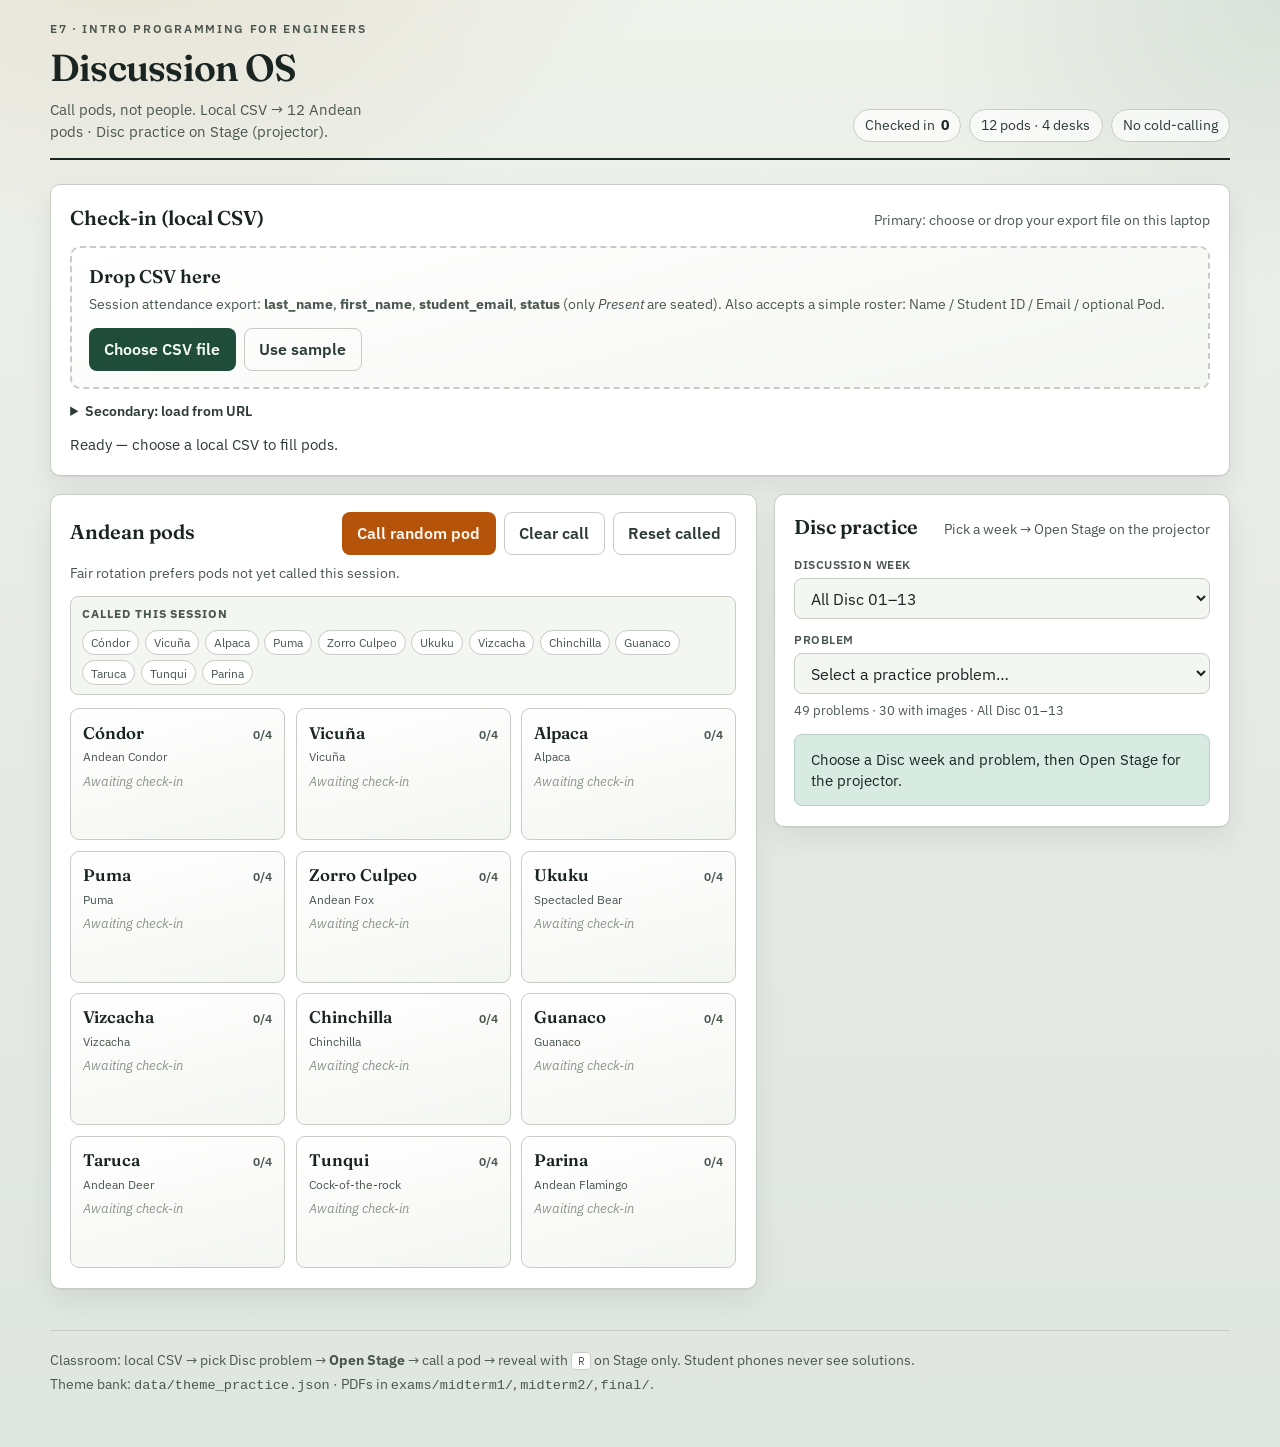
==== commit 0284d177: "Adapt attendance CSV Present filter and polish student phones Parse session attendance exports (firs" ====
--- a/index.html
+++ b/index.html
@@ -47,8 +47,10 @@
         >
           <p class="csv-drop__title">Drop CSV here</p>
           <p class="csv-drop__hint">
-            Expected columns (flexible names): <strong>Name</strong>, <strong>Student ID</strong>,
-            <strong>Email</strong>, optional <strong>Pod</strong>
+            Session attendance export:
+            <strong>last_name</strong>, <strong>first_name</strong>, <strong>student_email</strong>,
+            <strong>status</strong> (only <em>Present</em> are seated). Also accepts a simple roster:
+            Name / Student ID / Email / optional Pod.
           </p>
           <div class="actions-inline">
             <label class="btn btn--primary csv-file-label">
